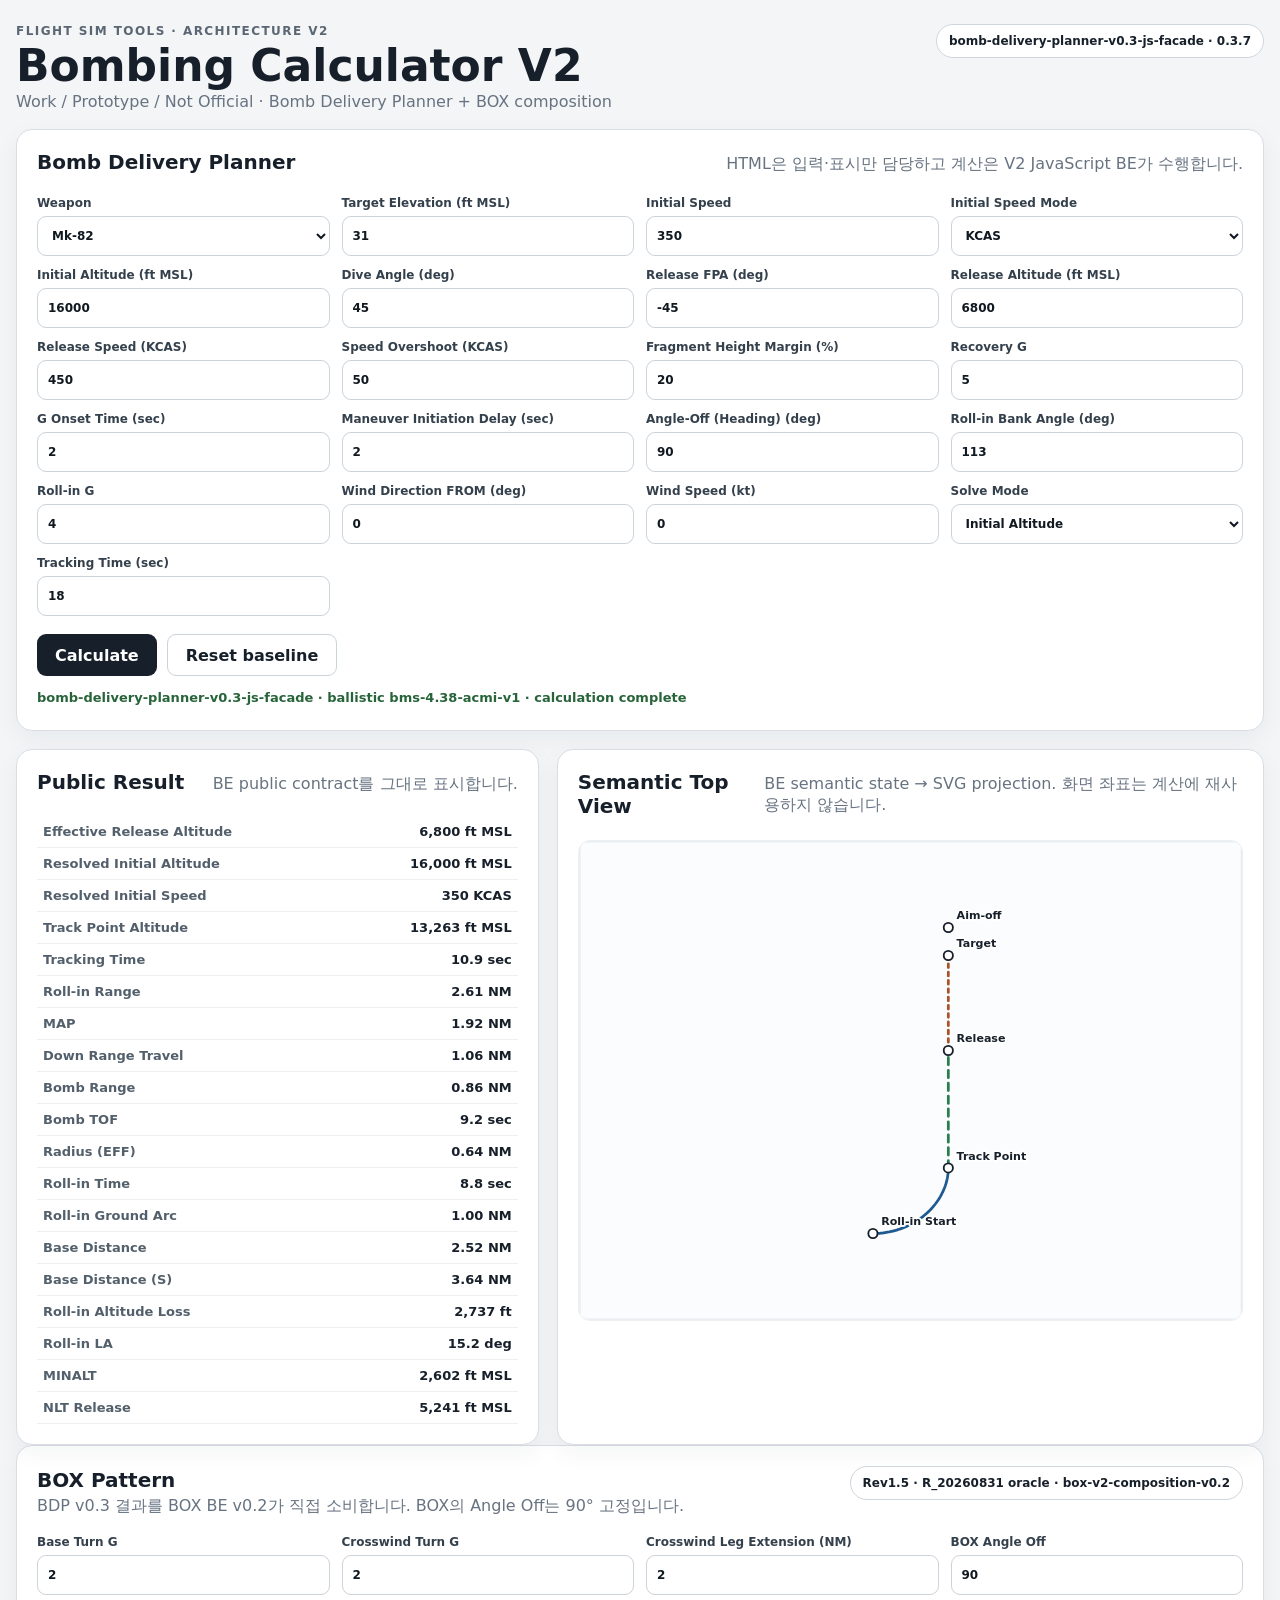
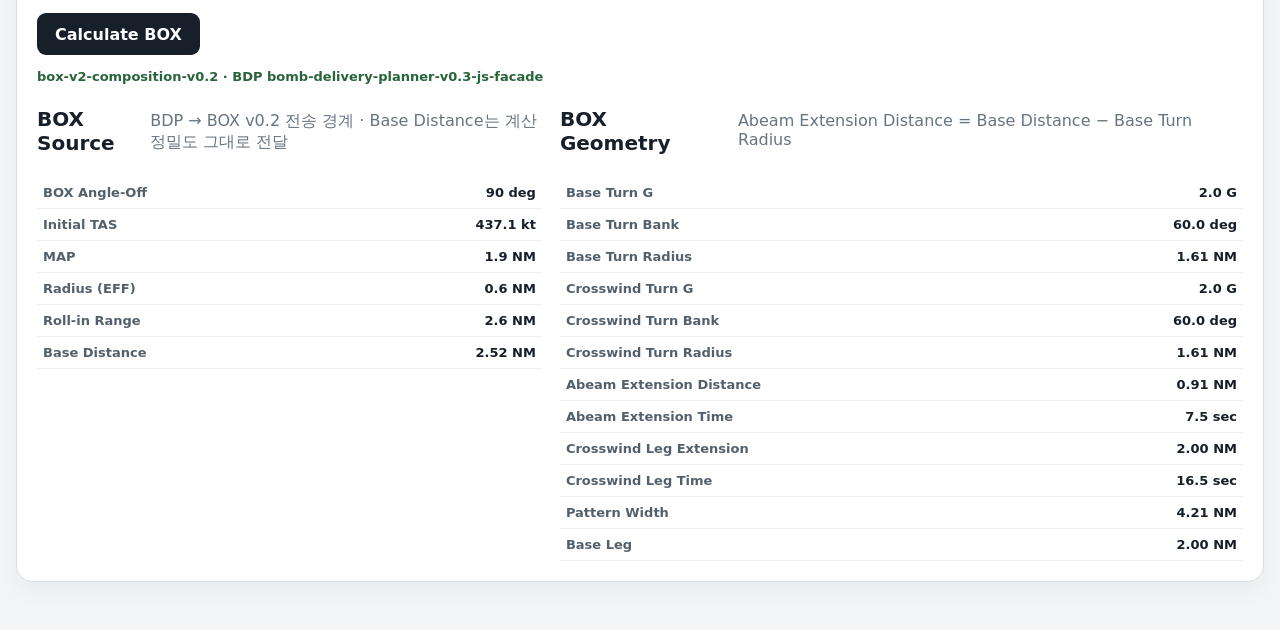
==== apps/bombing-calculator-v2/index.html @ fdc31714 "Deploy box preview from f0bba8a" ====
<!doctype html>
<html lang="ko">
<head>
  <meta charset="utf-8">
  <meta name="viewport" content="width=device-width, initial-scale=1">
  <title>Bombing Calculator V2 — Work</title>
  <link rel="stylesheet" href="./styles.css">
</head>
<body>
  <main class="app-shell">
    <header class="hero">
      <div>
        <p class="eyebrow">Flight Sim Tools · Architecture V2</p>
        <h1>Bombing Calculator V2</h1>
        <p class="subhead">Work / Prototype / Not Official · Bomb Delivery Planner + BOX composition</p>
      </div>
      <div id="modelBadge" class="badge">Loading model…</div>
    </header>

    <section class="panel">
      <div class="section-heading">
        <h2>Bomb Delivery Planner</h2>
        <p>HTML은 입력·표시만 담당하고 계산은 V2 JavaScript BE가 수행합니다.</p>
      </div>

      <form id="plannerForm" class="form-grid" novalidate>
        <label>Weapon
          <select name="weaponId">
            <option value="M82" selected>Mk-82</option>
            <option value="M83">Mk-83</option>
            <option value="M84">Mk-84</option>
          </select>
        </label>

        <label>Target Elevation (ft MSL)
          <input name="targetElevationMslFt" type="number" value="31" step="1">
        </label>

        <label>Initial Speed
          <input name="initialSpeedValue" type="number" value="350" step="1">
        </label>

        <label>Initial Speed Mode
          <select name="initialSpeedMode">
            <option value="CAS" selected>KCAS</option>
            <option value="MACH">Mach</option>
          </select>
        </label>

        <label>Initial Altitude (ft MSL)
          <input name="initialAltitudeMslFt" type="number" value="16000" step="10">
        </label>

        <label>Dive Angle (deg)
          <input name="diveAngleDeg" type="number" value="45" min="0" max="89.9" step="0.1">
        </label>

        <label>Release FPA (deg)
          <input name="releaseFpaDeg" type="number" value="-45" max="0" step="0.1">
        </label>

        <label>Release Altitude (ft MSL)
          <input name="releaseAltitudeMslFt" type="number" value="6800" step="10">
        </label>

        <label>Release Speed (KCAS)
          <input name="releaseSpeedKcas" type="number" value="450" step="1">
        </label>

        <label>Speed Overshoot (KCAS)
          <input name="speedOvershootKcas" type="number" value="50" step="1">
        </label>

        <label>Fragment Height Margin (%)<input name="fragmentHeightMarginPercent" type="number" value="20" min="0" step="1"></label>
        <label>Recovery G
          <input name="recoveryG" type="number" value="5" min="1.01" max="9" step="0.1">
        </label>

        <label>G Onset Time (sec)
          <input name="gOnsetTimeSec" type="number" value="2" min="0.1" step="0.1">
        </label>

        <label>Maneuver Initiation Delay (sec)
          <input name="maneuverInitiationDelaySec" type="number" value="2" min="0" step="0.1">
        </label>

        <label>Angle-Off (Heading) (deg)
          <input name="angleOffDeg" type="number" value="90" min="0.1" max="179.9" step="0.1">
        </label>

        <label>Roll-in Bank Angle (deg)
          <input name="rollInBankAngleDeg" type="number" value="113" min="0.1" max="179.9" step="0.1">
        </label>

        <label>Roll-in G
          <input name="rollInG" type="number" value="4" min="1.01" max="9" step="0.1">
        </label>

        <label>Wind Direction FROM (deg)
          <input name="windDirectionDeg" type="number" value="0" step="1">
        </label>

        <label>Wind Speed (kt)
          <input name="windSpeedKt" type="number" value="0" min="0" step="1">
        </label>

        <label>Solve Mode
          <select name="solveMode">
            <option value="height" selected>Initial Altitude</option>
            <option value="time">Tracking Time</option>
          </select>
        </label>

        <label>Tracking Time (sec)
          <input name="trackingTimeSec" type="number" value="18" min="0" step="1">
        </label>

        <div class="form-actions">
          <button type="submit">Calculate</button>
          <button type="button" id="resetButton" class="secondary">Reset baseline</button>
        </div>
      </form>

      <div id="status" class="status" role="status" aria-live="polite"></div>
    </section>

    <section class="workspace-grid">
      <article class="panel">
        <div class="section-heading">
          <h2>Public Result</h2>
          <p>BE public contract를 그대로 표시합니다.</p>
        </div>
        <table class="result-table">
          <tbody id="resultBody"></tbody>
        </table>
      </article>

      <article class="panel">
        <div class="section-heading">
          <h2>Semantic Top View</h2>
          <p>BE semantic state → SVG projection. 화면 좌표는 계산에 재사용하지 않습니다.</p>
        </div>
        <svg id="topView" viewBox="0 0 720 520" aria-label="Bomb delivery semantic top view"></svg>
      </article>
    </section>

    <section class="panel box-panel">
      <div class="section-heading">
        <div>
          <h2>BOX Pattern</h2>
          <p>BDP v0.3 결과를 BOX BE v0.2가 직접 소비합니다. BOX의 Angle Off는 90° 고정입니다.</p>
        </div>
        <div id="boxModelBadge" class="badge">Loading BOX…</div>
      </div>

      <form id="boxForm" class="form-grid" novalidate>
        <label>Base Turn G
          <input name="baseTurnG" type="number" value="2" min="1.01" max="9" step="0.1">
        </label>

        <label>Crosswind Turn G
          <input name="crossTurnG" type="number" value="2" min="1.01" max="9" step="0.1">
        </label>

        <label>Crosswind Leg Extension (NM)
          <input name="crossLegExtensionNm" type="number" value="2" min="0" step="0.1">
        </label>

        <label>BOX Angle Off
          <input value="90" type="number" disabled aria-label="BOX fixed Angle Off 90 degrees">
        </label>

        <div class="form-actions">
          <button type="submit">Calculate BOX</button>
        </div>
      </form>

      <div id="boxStatus" class="status" role="status" aria-live="polite"></div>

      <div class="workspace-grid box-results-grid">
        <article>
          <div class="section-heading">
            <h2>BOX Source</h2>
            <p>BDP → BOX v0.2 전송 경계 · Base Distance는 계산 정밀도 그대로 전달</p>
          </div>
          <table class="result-table">
            <tbody id="boxSourceBody"></tbody>
          </table>
        </article>

        <article>
          <div class="section-heading">
            <h2>BOX Geometry</h2>
            <p>Abeam Extension Distance = Base Distance − Base Turn Radius</p>
          </div>
          <table class="result-table">
            <tbody id="boxResultBody"></tbody>
          </table>
        </article>
      </div>
    </section>
  </main>

  <script type="module" src="./app.mjs"></script>
</body>
</html>
---- apps/bombing-calculator-v2/styles.css ----
:root {
  color-scheme: light;
  font-family: Inter, ui-sans-serif, system-ui, -apple-system, BlinkMacSystemFont, "Segoe UI", sans-serif;
  background: #f3f5f7;
  color: #17202a;
}

* { box-sizing: border-box; }

body {
  margin: 0;
  background: #f3f5f7;
}

button,
input,
select { font: inherit; }

.app-shell {
  width: min(1500px, calc(100% - 32px));
  margin: 24px auto 48px;
}

.hero {
  display: flex;
  align-items: flex-start;
  justify-content: space-between;
  gap: 24px;
  margin-bottom: 18px;
}

.eyebrow {
  margin: 0 0 6px;
  font-size: 12px;
  font-weight: 800;
  letter-spacing: .12em;
  text-transform: uppercase;
  color: #5b6673;
}

h1,
h2,
p { margin-top: 0; }

h1 {
  margin-bottom: 4px;
  font-size: clamp(28px, 4vw, 44px);
  line-height: 1;
}

h2 {
  margin-bottom: 4px;
  font-size: 20px;
}

.subhead,
.section-heading p {
  margin-bottom: 0;
  color: #677381;
}

.badge {
  padding: 9px 12px;
  border: 1px solid #cfd6dd;
  border-radius: 999px;
  background: #fff;
  font-size: 12px;
  font-weight: 700;
  white-space: nowrap;
}

.panel {
  border: 1px solid #d9dee4;
  border-radius: 16px;
  background: #fff;
  box-shadow: 0 8px 24px rgba(22, 32, 42, .05);
  padding: 20px;
}

.section-heading {
  display: flex;
  align-items: baseline;
  justify-content: space-between;
  gap: 16px;
  margin-bottom: 18px;
}

.form-grid {
  display: grid;
  grid-template-columns: repeat(4, minmax(0, 1fr));
  gap: 12px;
}

label {
  display: grid;
  gap: 6px;
  color: #34404c;
  font-size: 12px;
  font-weight: 700;
}

input,
select {
  width: 100%;
  min-height: 40px;
  border: 1px solid #cbd3db;
  border-radius: 9px;
  background: #fff;
  color: #101820;
  padding: 8px 10px;
}

input:focus,
select:focus,
button:focus-visible {
  outline: 3px solid rgba(46, 111, 196, .18);
  outline-offset: 1px;
  border-color: #2e6fc4;
}

.form-actions {
  grid-column: 1 / -1;
  display: flex;
  gap: 10px;
  padding-top: 6px;
}

button {
  min-height: 42px;
  border: 0;
  border-radius: 9px;
  background: #17202a;
  color: #fff;
  padding: 0 18px;
  font-weight: 800;
  cursor: pointer;
}

button.secondary {
  border: 1px solid #cbd3db;
  background: #fff;
  color: #17202a;
}

.status {
  min-height: 20px;
  margin-top: 14px;
  font-size: 13px;
  font-weight: 700;
  color: #28643a;
}

.status[data-kind="error"] { color: #a32a2a; }

.workspace-grid {
  display: grid;
  grid-template-columns: minmax(420px, .85fr) minmax(0, 1.15fr);
  gap: 18px;
  margin-top: 18px;
}

.result-table {
  width: 100%;
  border-collapse: collapse;
  font-size: 13px;
}

.result-table th,
.result-table td {
  border-bottom: 1px solid #edf0f2;
  padding: 8px 6px;
}

.result-table th {
  text-align: left;
  font-weight: 650;
  color: #53606c;
}

.result-table td {
  text-align: right;
  font-variant-numeric: tabular-nums;
  font-weight: 800;
}

#topView {
  width: 100%;
  min-height: 480px;
  border: 1px solid #edf0f2;
  border-radius: 12px;
  background: #fbfcfd;
}

.plot-frame {
  fill: transparent;
  stroke: #dfe4e9;
  stroke-width: 1;
}

.path-rollin,
.path-tracking,
.path-bomb {
  stroke-width: 3;
  stroke-linecap: round;
  stroke-linejoin: round;
}

.path-rollin { stroke: #1e5a91; }
.path-tracking { stroke: #2a7d4f; stroke-dasharray: 8 6; }
.path-bomb { stroke: #aa5229; stroke-dasharray: 4 5; }

.station circle {
  fill: #fff;
  stroke: #17202a;
  stroke-width: 2;
}

.station text {
  fill: #17202a;
  font-size: 12px;
  font-weight: 800;
  paint-order: stroke;
  stroke: #fff;
  stroke-width: 4px;
  stroke-linejoin: round;
}

@media (max-width: 1100px) {
  .form-grid { grid-template-columns: repeat(2, minmax(0, 1fr)); }
  .workspace-grid { grid-template-columns: 1fr; }
}

@media (max-width: 640px) {
  .app-shell { width: min(100% - 18px, 1500px); margin-top: 12px; }
  .hero,
  .section-heading { display: block; }
  .badge { display: inline-block; margin-top: 12px; white-space: normal; }
  .form-grid { grid-template-columns: 1fr; }
  .form-actions { flex-direction: column; }
  .panel { padding: 14px; border-radius: 12px; }
  #topView { min-height: 360px; }
}
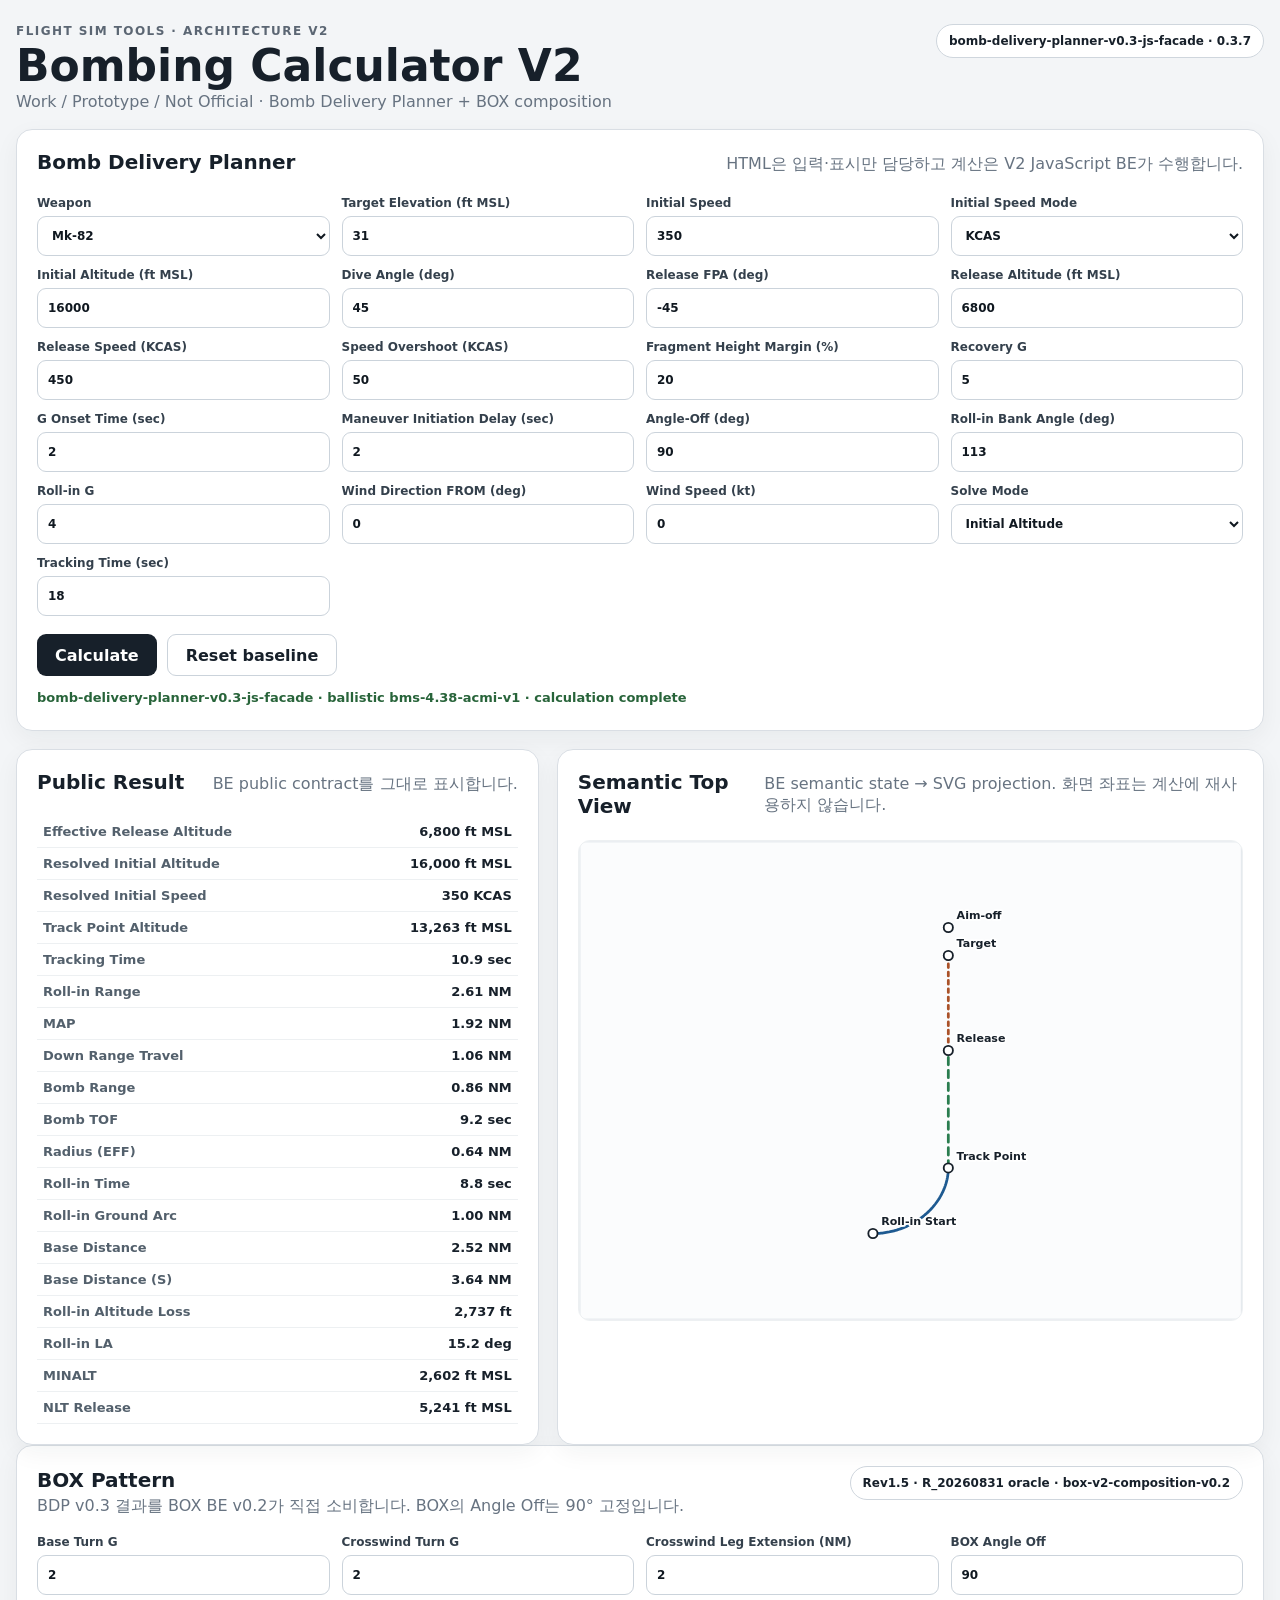
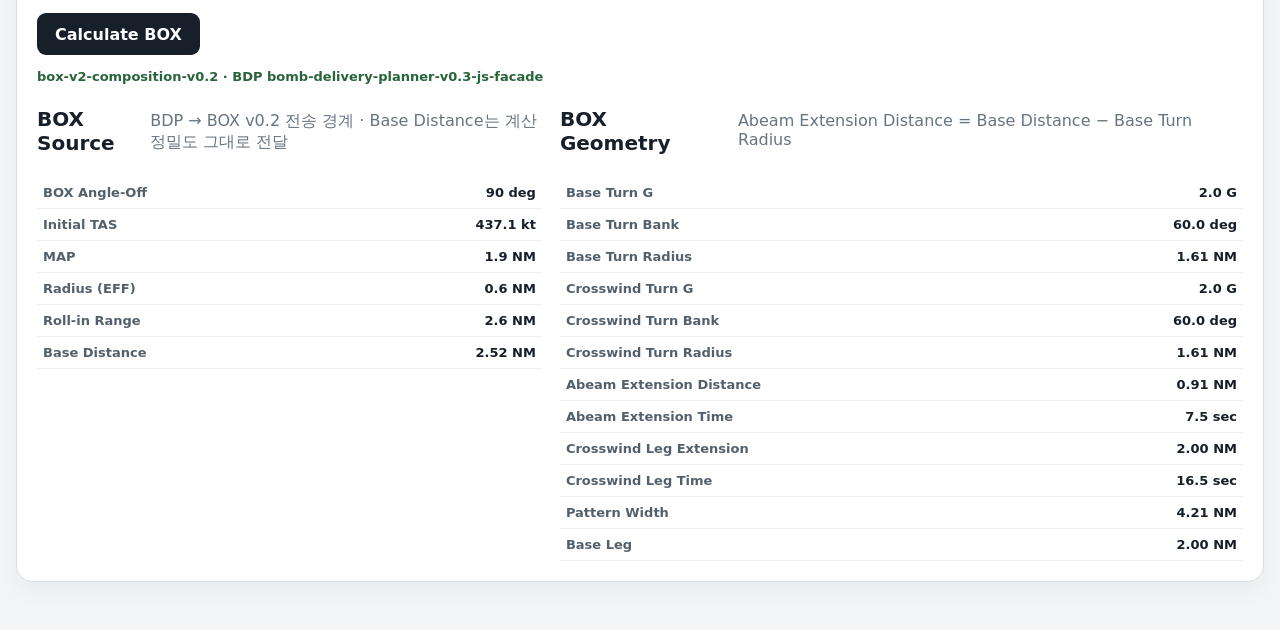
==== commit 3af7bbf6: "Deploy box preview from 69c5c0c" ====
--- a/apps/bombing-calculator-v2/index.html
+++ b/apps/bombing-calculator-v2/index.html
@@ -84,7 +84,7 @@
           <input name="maneuverInitiationDelaySec" type="number" value="2" min="0" step="0.1">
         </label>
 
-        <label>Angle-Off (Heading) (deg)
+        <label>Angle-Off (deg)
           <input name="angleOffDeg" type="number" value="90" min="0.1" max="179.9" step="0.1">
         </label>
 
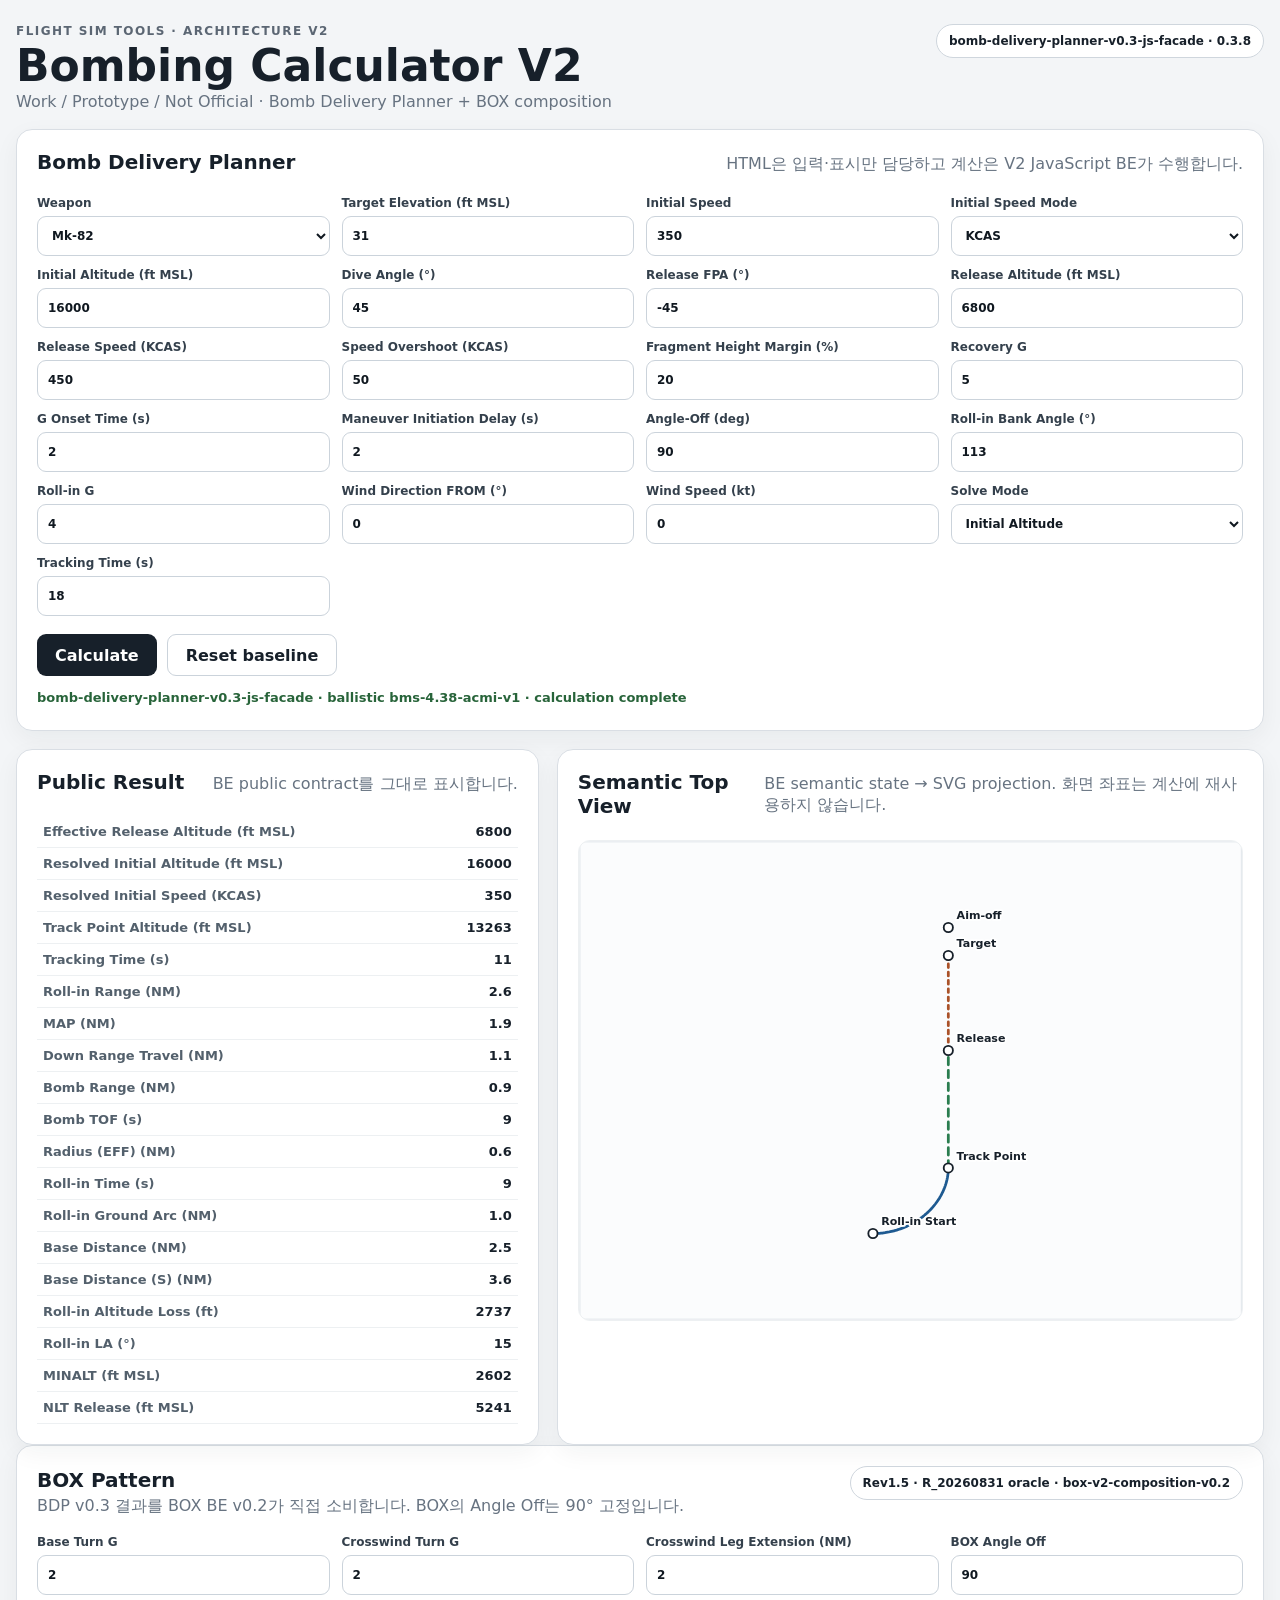
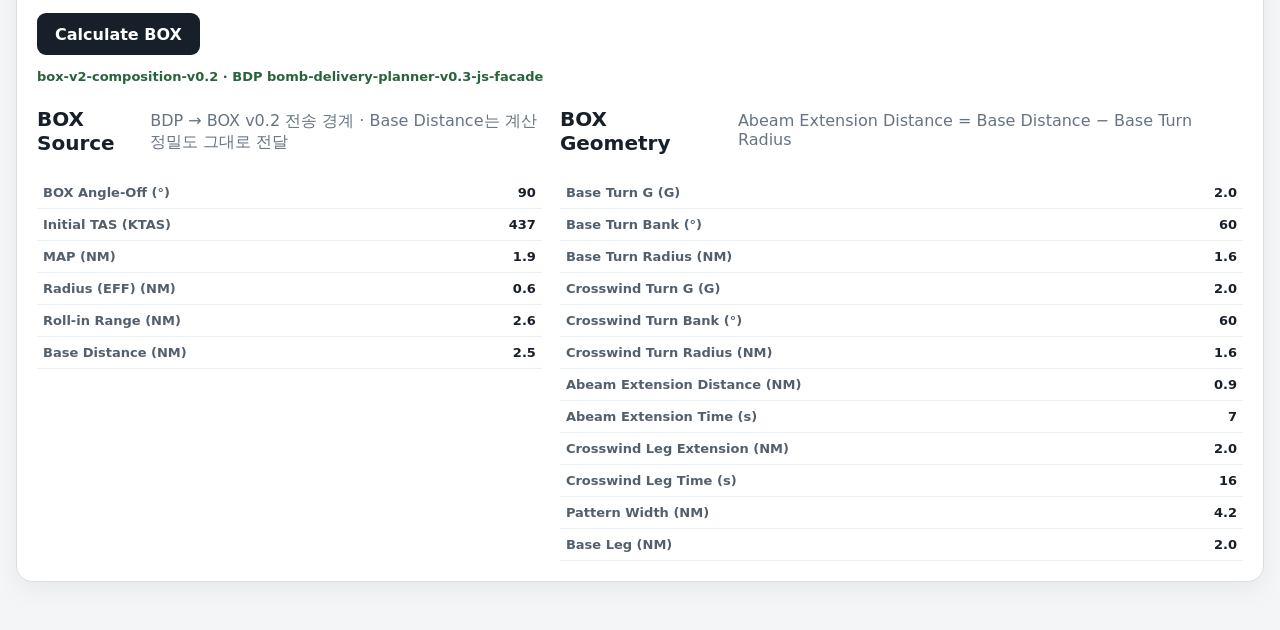
==== commit a6224285: "Deploy box preview from f521568" ====
--- a/apps/bombing-calculator-v2/index.html
+++ b/apps/bombing-calculator-v2/index.html
@@ -51,11 +51,11 @@
           <input name="initialAltitudeMslFt" type="number" value="16000" step="10">
         </label>
 
-        <label>Dive Angle (deg)
+        <label>Dive Angle (°)
           <input name="diveAngleDeg" type="number" value="45" min="0" max="89.9" step="0.1">
         </label>
 
-        <label>Release FPA (deg)
+        <label>Release FPA (°)
           <input name="releaseFpaDeg" type="number" value="-45" max="0" step="0.1">
         </label>
 
@@ -76,11 +76,11 @@
           <input name="recoveryG" type="number" value="5" min="1.01" max="9" step="0.1">
         </label>
 
-        <label>G Onset Time (sec)
+        <label>G Onset Time (s)
           <input name="gOnsetTimeSec" type="number" value="2" min="0.1" step="0.1">
         </label>
 
-        <label>Maneuver Initiation Delay (sec)
+        <label>Maneuver Initiation Delay (s)
           <input name="maneuverInitiationDelaySec" type="number" value="2" min="0" step="0.1">
         </label>
 
@@ -88,7 +88,7 @@
           <input name="angleOffDeg" type="number" value="90" min="0.1" max="179.9" step="0.1">
         </label>
 
-        <label>Roll-in Bank Angle (deg)
+        <label>Roll-in Bank Angle (°)
           <input name="rollInBankAngleDeg" type="number" value="113" min="0.1" max="179.9" step="0.1">
         </label>
 
@@ -96,7 +96,7 @@
           <input name="rollInG" type="number" value="4" min="1.01" max="9" step="0.1">
         </label>
 
-        <label>Wind Direction FROM (deg)
+        <label>Wind Direction FROM (°)
           <input name="windDirectionDeg" type="number" value="0" step="1">
         </label>
 
@@ -111,7 +111,7 @@
           </select>
         </label>
 
-        <label>Tracking Time (sec)
+        <label>Tracking Time (s)
           <input name="trackingTimeSec" type="number" value="18" min="0" step="1">
         </label>
 
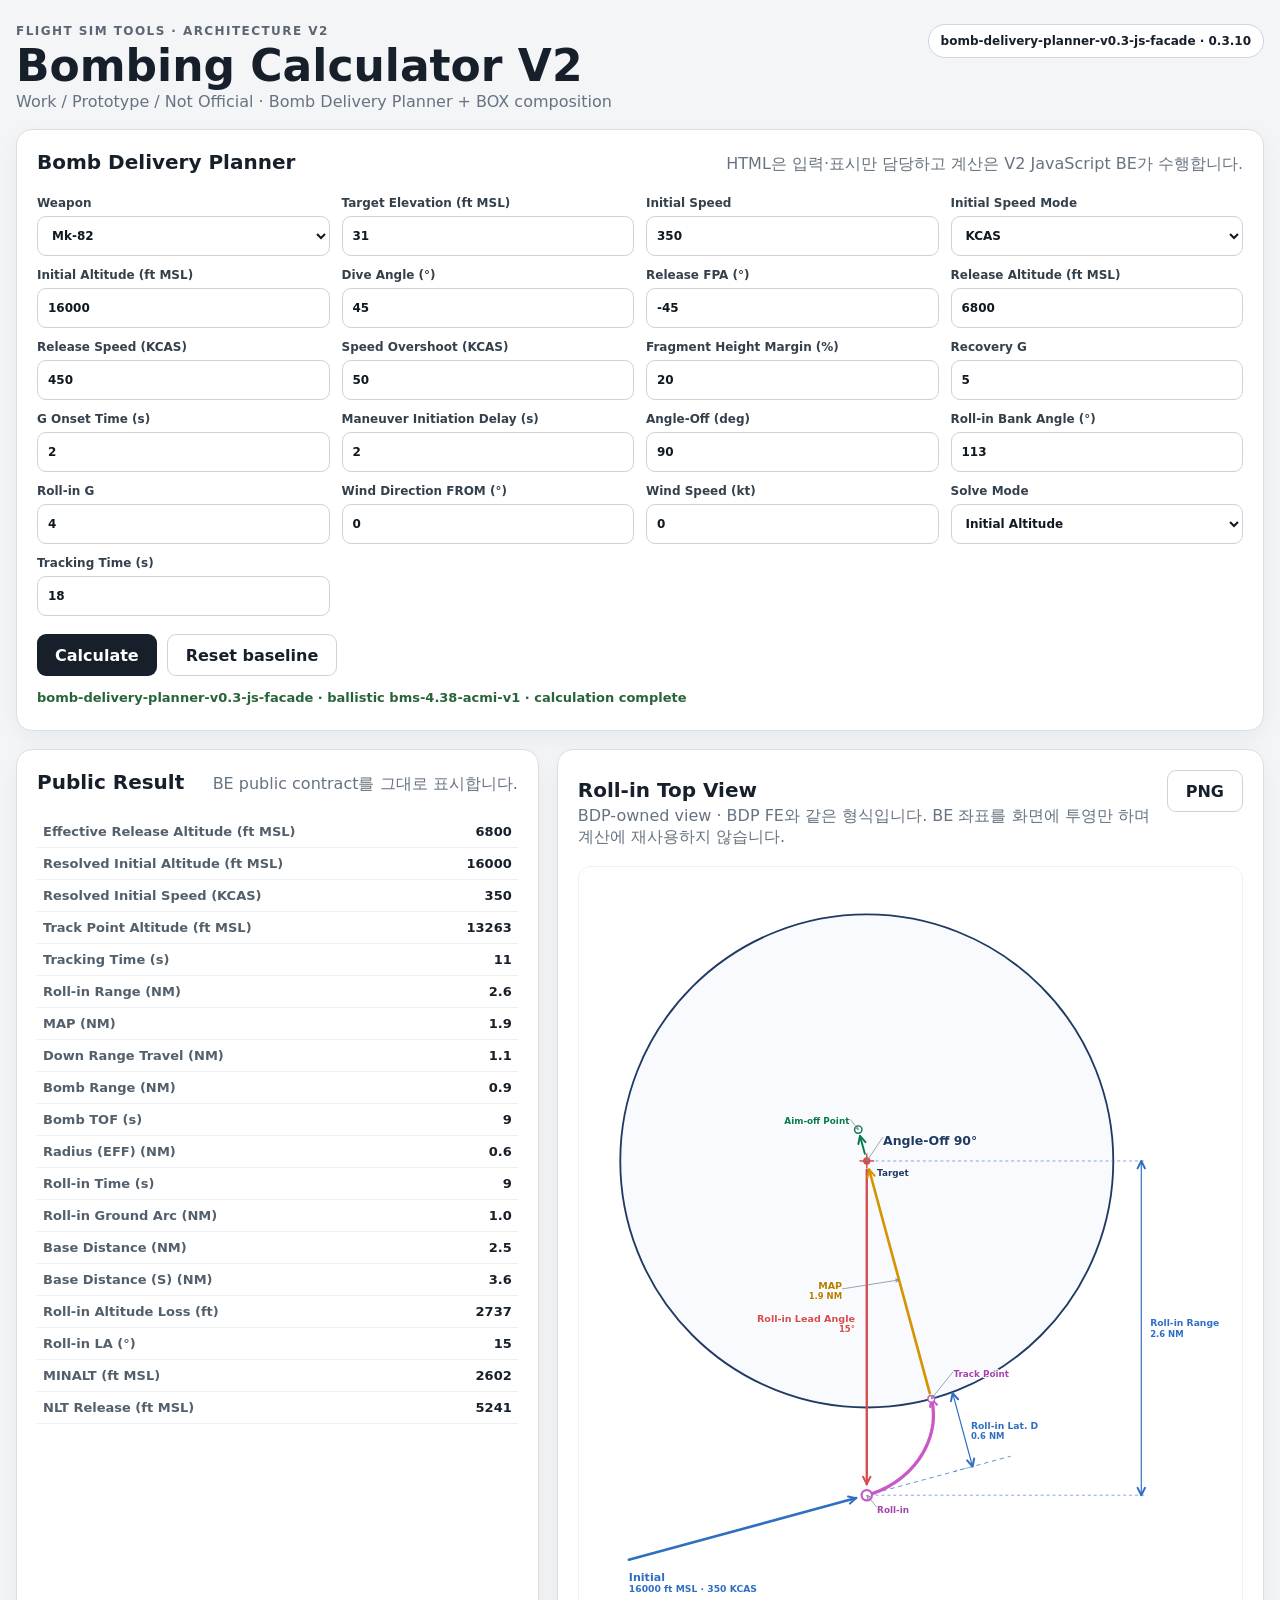
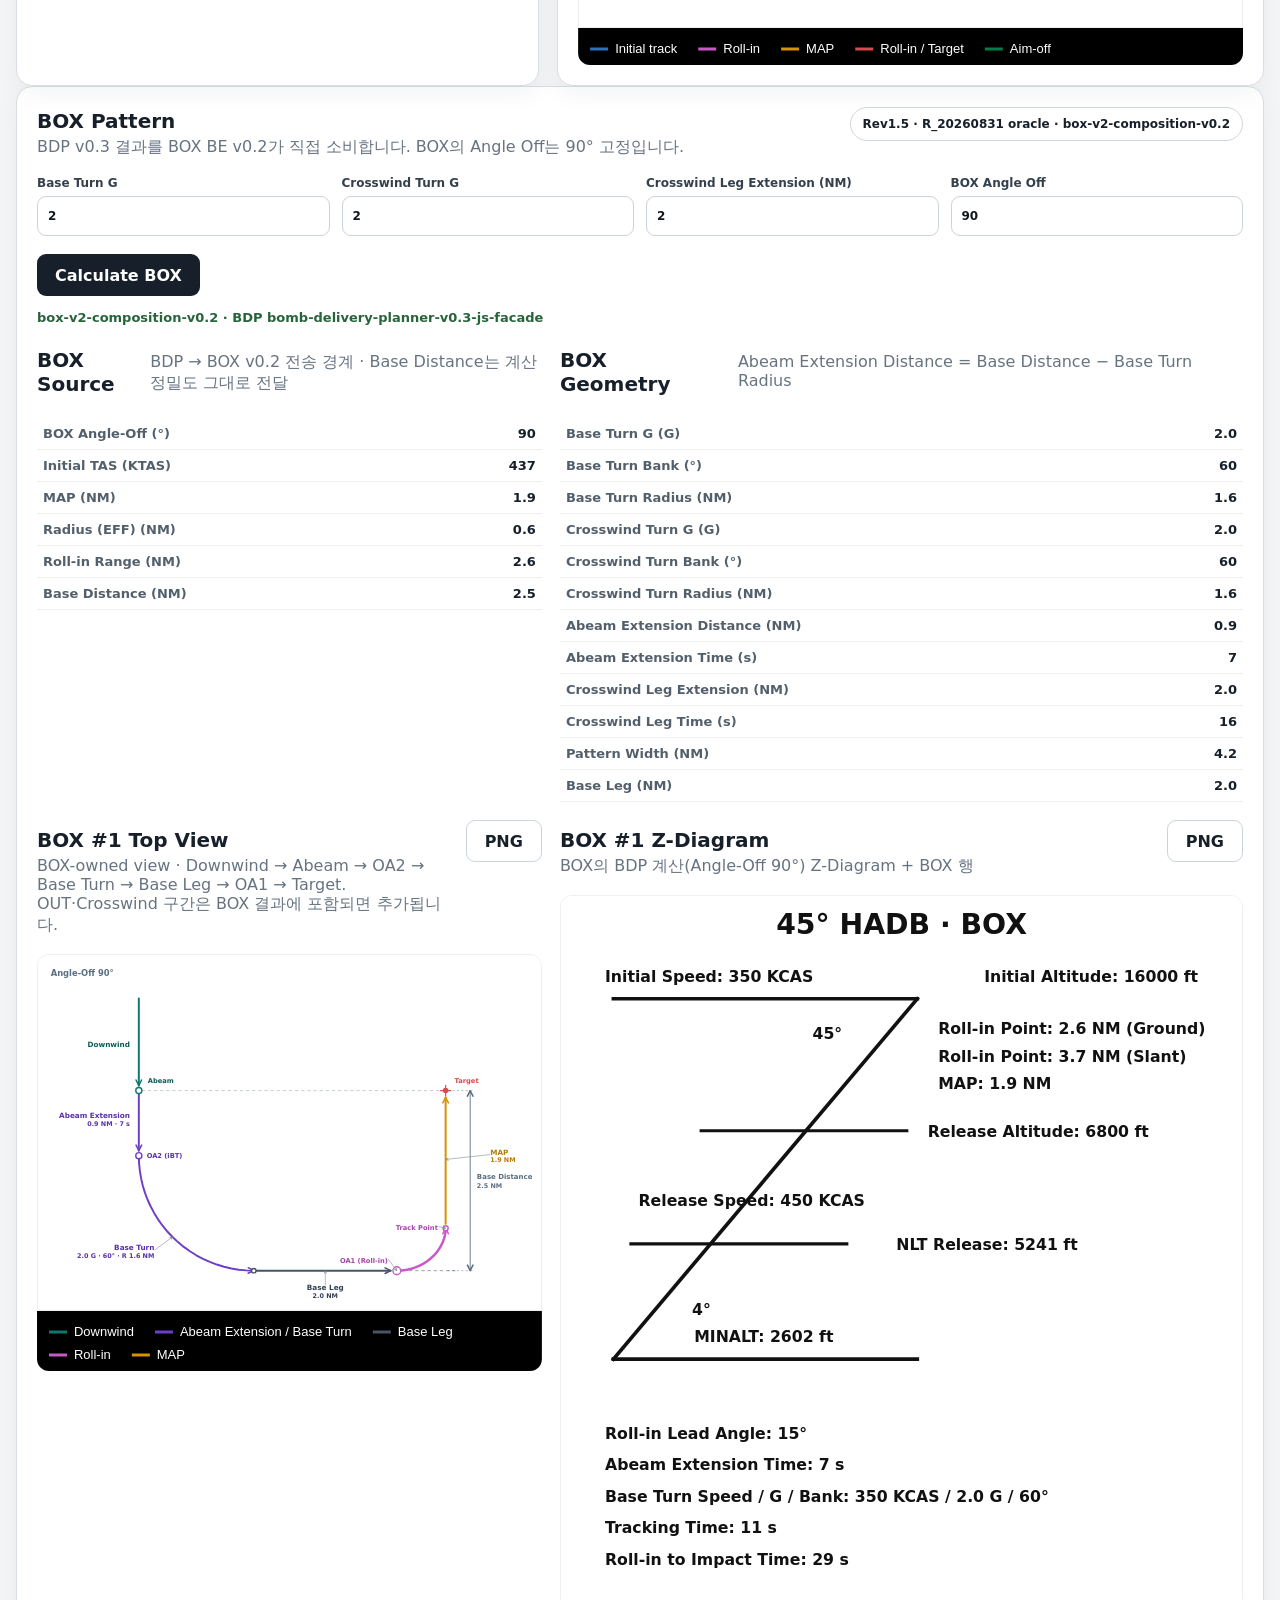
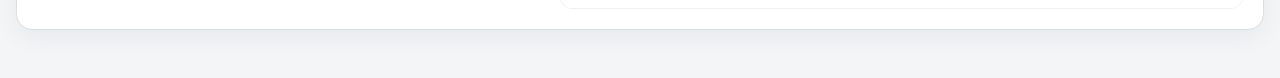
==== commit 832f448a: "Deploy box preview from e29a23e" ====
--- a/apps/bombing-calculator-v2/index.html
+++ b/apps/bombing-calculator-v2/index.html
@@ -137,10 +137,14 @@
 
       <article class="panel">
         <div class="section-heading">
-          <h2>Semantic Top View</h2>
-          <p>BE semantic state → SVG projection. 화면 좌표는 계산에 재사용하지 않습니다.</p>
-        </div>
-        <svg id="topView" viewBox="0 0 720 520" aria-label="Bomb delivery semantic top view"></svg>
+          <div>
+            <h2 id="topViewTitle">Roll-in Top View</h2>
+            <p>BDP-owned view · BDP FE와 같은 형식입니다. BE 좌표를 화면에 투영만 하며 계산에 재사용하지 않습니다.</p>
+          </div>
+          <button type="button" id="topViewPng" class="secondary">PNG</button>
+        </div>
+        <svg id="topView" class="diagram-svg" data-export-legend="topViewLegend" viewBox="0 0 900 700" role="img" aria-label="Roll-in Top View"></svg>
+        <svg id="topViewLegend" class="diagram-legend" role="img" aria-label="Roll-in Top View legend"></svg>
       </article>
     </section>
 
@@ -198,6 +202,31 @@
           </table>
         </article>
       </div>
+
+      <div class="workspace-grid box-results-grid">
+        <article>
+          <div class="section-heading">
+            <div>
+              <h2 id="boxTopViewTitle">BOX #1 Top View</h2>
+              <p>BOX-owned view · Downwind → Abeam → OA2 → Base Turn → Base Leg → OA1 → Target. OUT·Crosswind 구간은 BOX 결과에 포함되면 추가됩니다.</p>
+            </div>
+            <button type="button" id="boxTopViewPng" class="secondary">PNG</button>
+          </div>
+          <svg id="boxTopView" class="diagram-svg" data-export-legend="boxTopViewLegend" viewBox="0 0 900 700" role="img" aria-label="BOX #1 Top View"></svg>
+          <svg id="boxTopViewLegend" class="diagram-legend" role="img" aria-label="BOX #1 Top View legend"></svg>
+        </article>
+
+        <article>
+          <div class="section-heading">
+            <div>
+              <h2 id="boxZTitle">BOX #1 Z-Diagram</h2>
+              <p>BOX의 BDP 계산(Angle-Off 90°) Z-Diagram + BOX 행</p>
+            </div>
+            <button type="button" id="boxZPng" class="secondary">PNG</button>
+          </div>
+          <svg id="boxZ" class="diagram-svg" viewBox="0 0 650 680" role="img" aria-label="BOX #1 Z-Diagram"></svg>
+        </article>
+      </div>
     </section>
   </main>
 
--- a/apps/bombing-calculator-v2/styles.css
+++ b/apps/bombing-calculator-v2/styles.css
@@ -183,46 +183,27 @@
   font-weight: 800;
 }
 
-#topView {
+/* Diagram containers only: every stroke, fill and label inside a view is set by the BE-owned view
+   module (common/diagram/SPEC.md F2). */
+.diagram-svg,
+.diagram-legend {
+  display: block;
   width: 100%;
-  min-height: 480px;
+  height: auto;
+}
+
+.diagram-svg {
   border: 1px solid #edf0f2;
   border-radius: 12px;
-  background: #fbfcfd;
-}
-
-.plot-frame {
-  fill: transparent;
-  stroke: #dfe4e9;
-  stroke-width: 1;
-}
-
-.path-rollin,
-.path-tracking,
-.path-bomb {
-  stroke-width: 3;
-  stroke-linecap: round;
-  stroke-linejoin: round;
-}
-
-.path-rollin { stroke: #1e5a91; }
-.path-tracking { stroke: #2a7d4f; stroke-dasharray: 8 6; }
-.path-bomb { stroke: #aa5229; stroke-dasharray: 4 5; }
-
-.station circle {
-  fill: #fff;
-  stroke: #17202a;
-  stroke-width: 2;
-}
-
-.station text {
-  fill: #17202a;
-  font-size: 12px;
-  font-weight: 800;
-  paint-order: stroke;
-  stroke: #fff;
-  stroke-width: 4px;
-  stroke-linejoin: round;
+  background: #fff;
+}
+
+.diagram-svg:has(+ .diagram-legend) {
+  border-radius: 12px 12px 0 0;
+}
+
+.diagram-legend {
+  border-radius: 0 0 12px 12px;
 }
 
 @media (max-width: 1100px) {
@@ -238,5 +219,4 @@
   .form-grid { grid-template-columns: 1fr; }
   .form-actions { flex-direction: column; }
   .panel { padding: 14px; border-radius: 12px; }
-  #topView { min-height: 360px; }
-}
+}
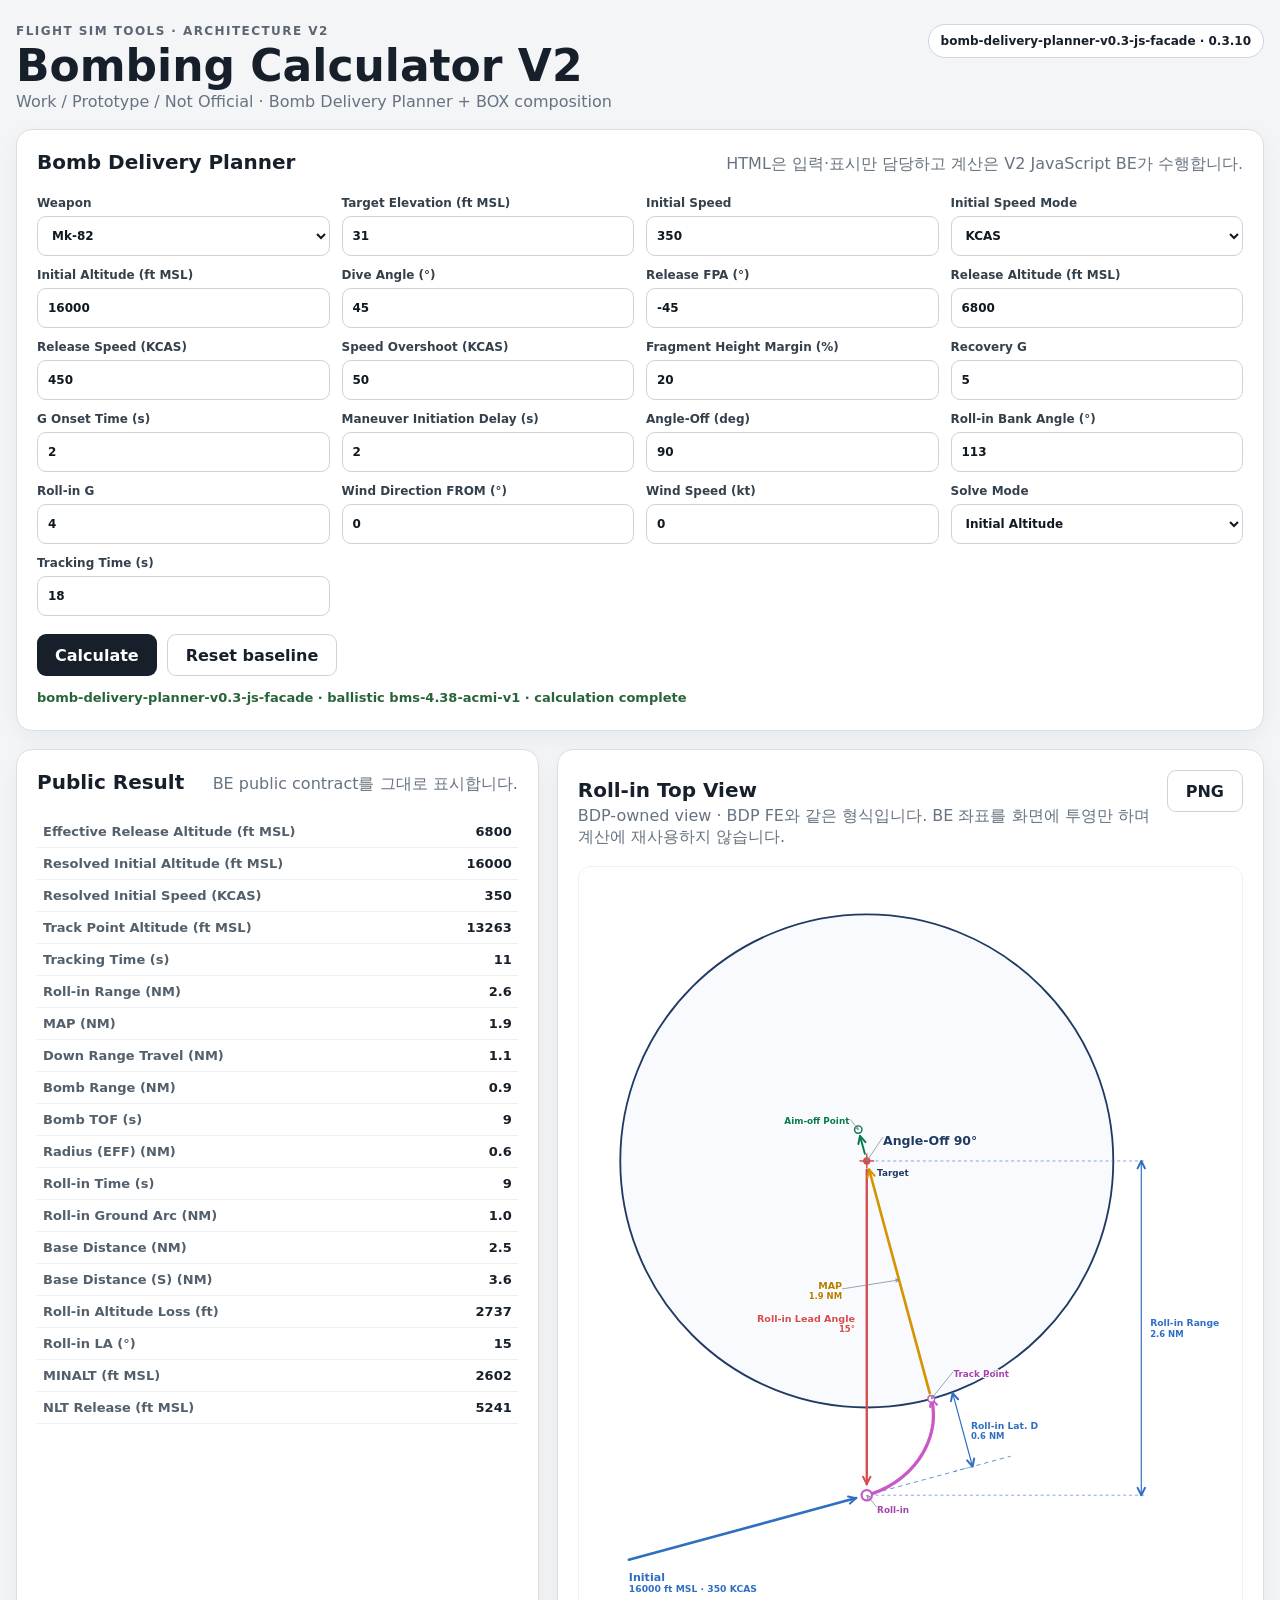
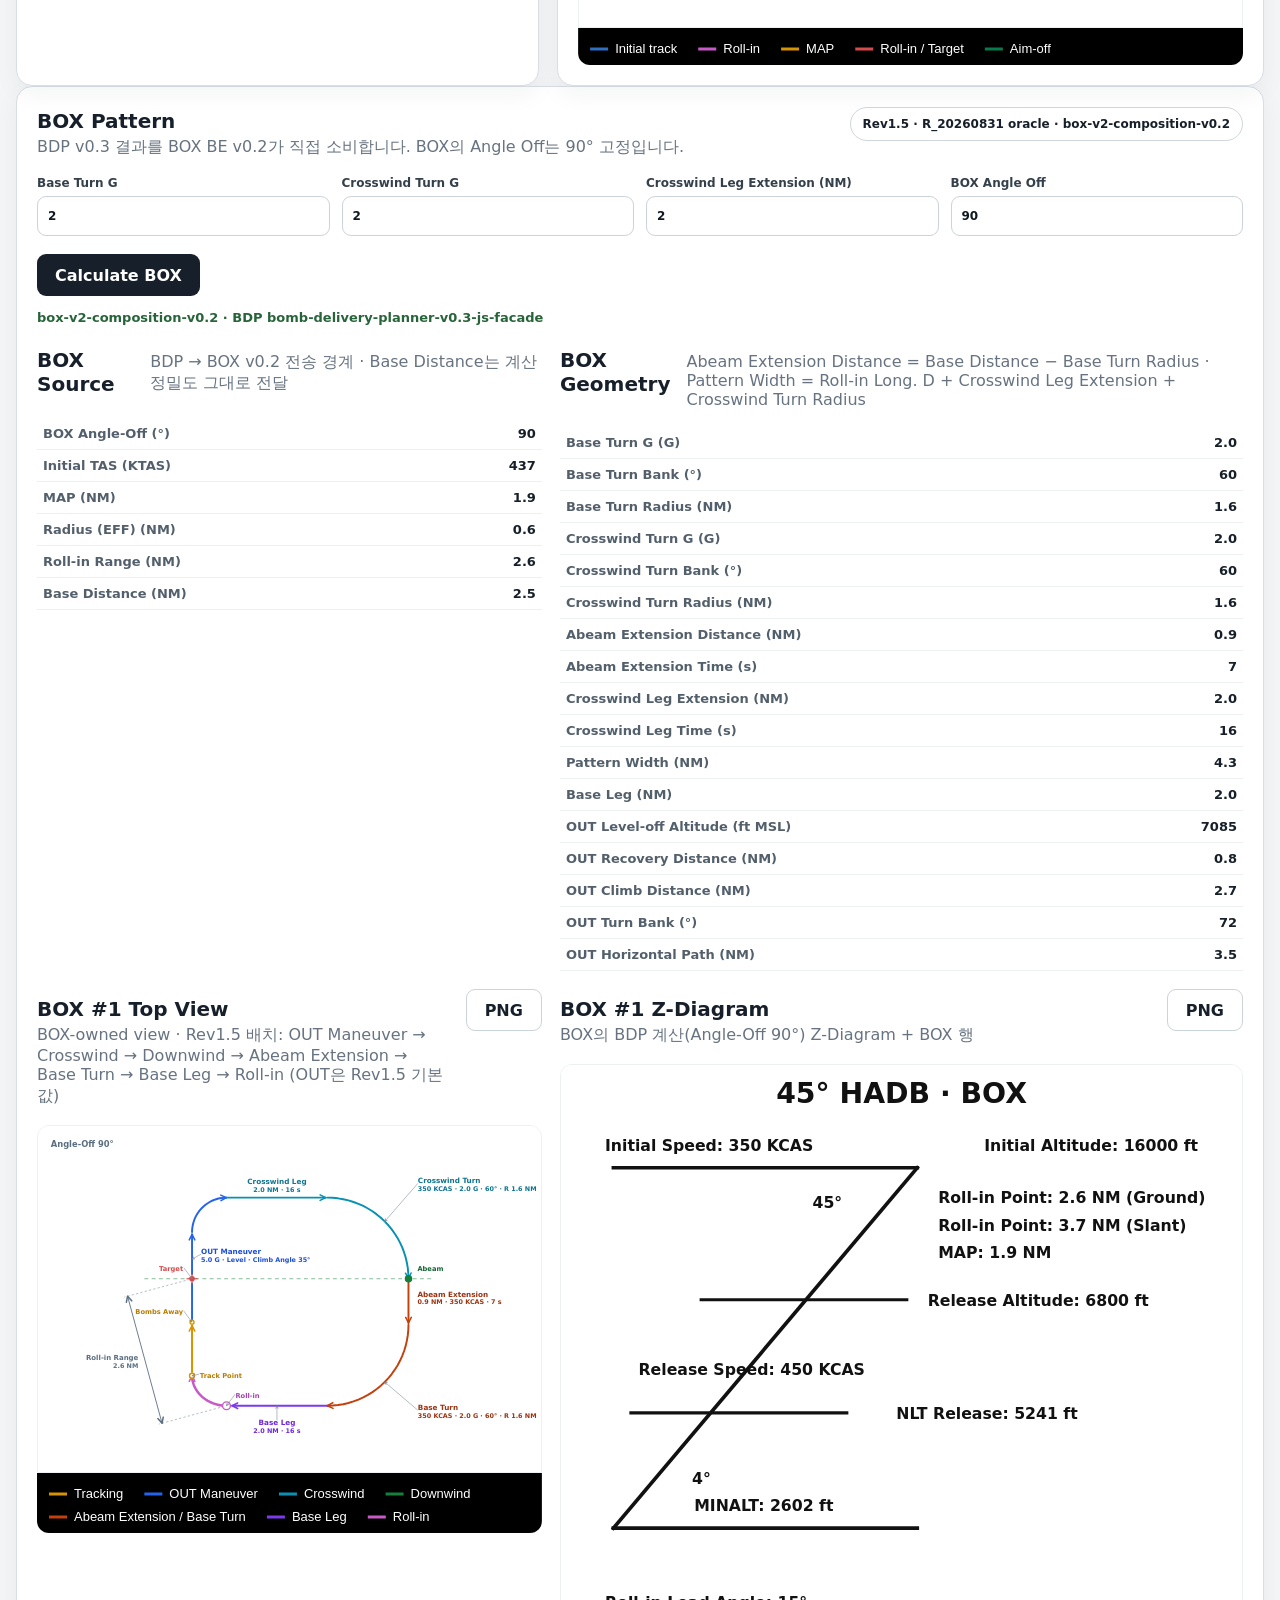
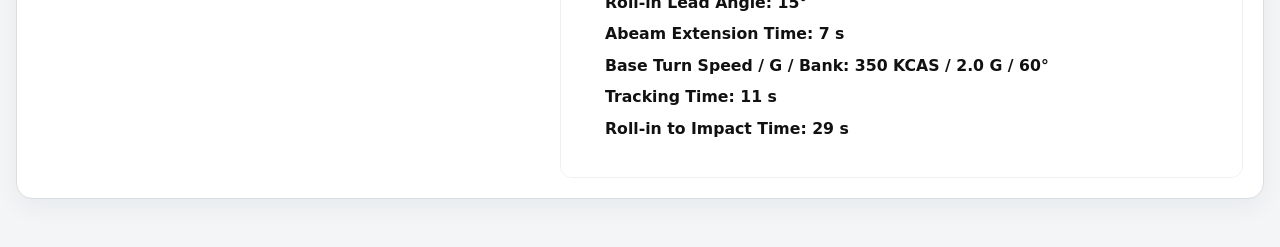
==== commit cad48f6e: "Deploy box preview from 8acec7e" ====
--- a/apps/bombing-calculator-v2/index.html
+++ b/apps/bombing-calculator-v2/index.html
@@ -195,7 +195,7 @@
         <article>
           <div class="section-heading">
             <h2>BOX Geometry</h2>
-            <p>Abeam Extension Distance = Base Distance − Base Turn Radius</p>
+            <p>Abeam Extension Distance = Base Distance − Base Turn Radius · Pattern Width = Roll-in Long. D + Crosswind Leg Extension + Crosswind Turn Radius</p>
           </div>
           <table class="result-table">
             <tbody id="boxResultBody"></tbody>
@@ -208,7 +208,7 @@
           <div class="section-heading">
             <div>
               <h2 id="boxTopViewTitle">BOX #1 Top View</h2>
-              <p>BOX-owned view · Downwind → Abeam → OA2 → Base Turn → Base Leg → OA1 → Target. OUT·Crosswind 구간은 BOX 결과에 포함되면 추가됩니다.</p>
+              <p>BOX-owned view · Rev1.5 배치: OUT Maneuver → Crosswind → Downwind → Abeam Extension → Base Turn → Base Leg → Roll-in (OUT은 Rev1.5 기본값)</p>
             </div>
             <button type="button" id="boxTopViewPng" class="secondary">PNG</button>
           </div>
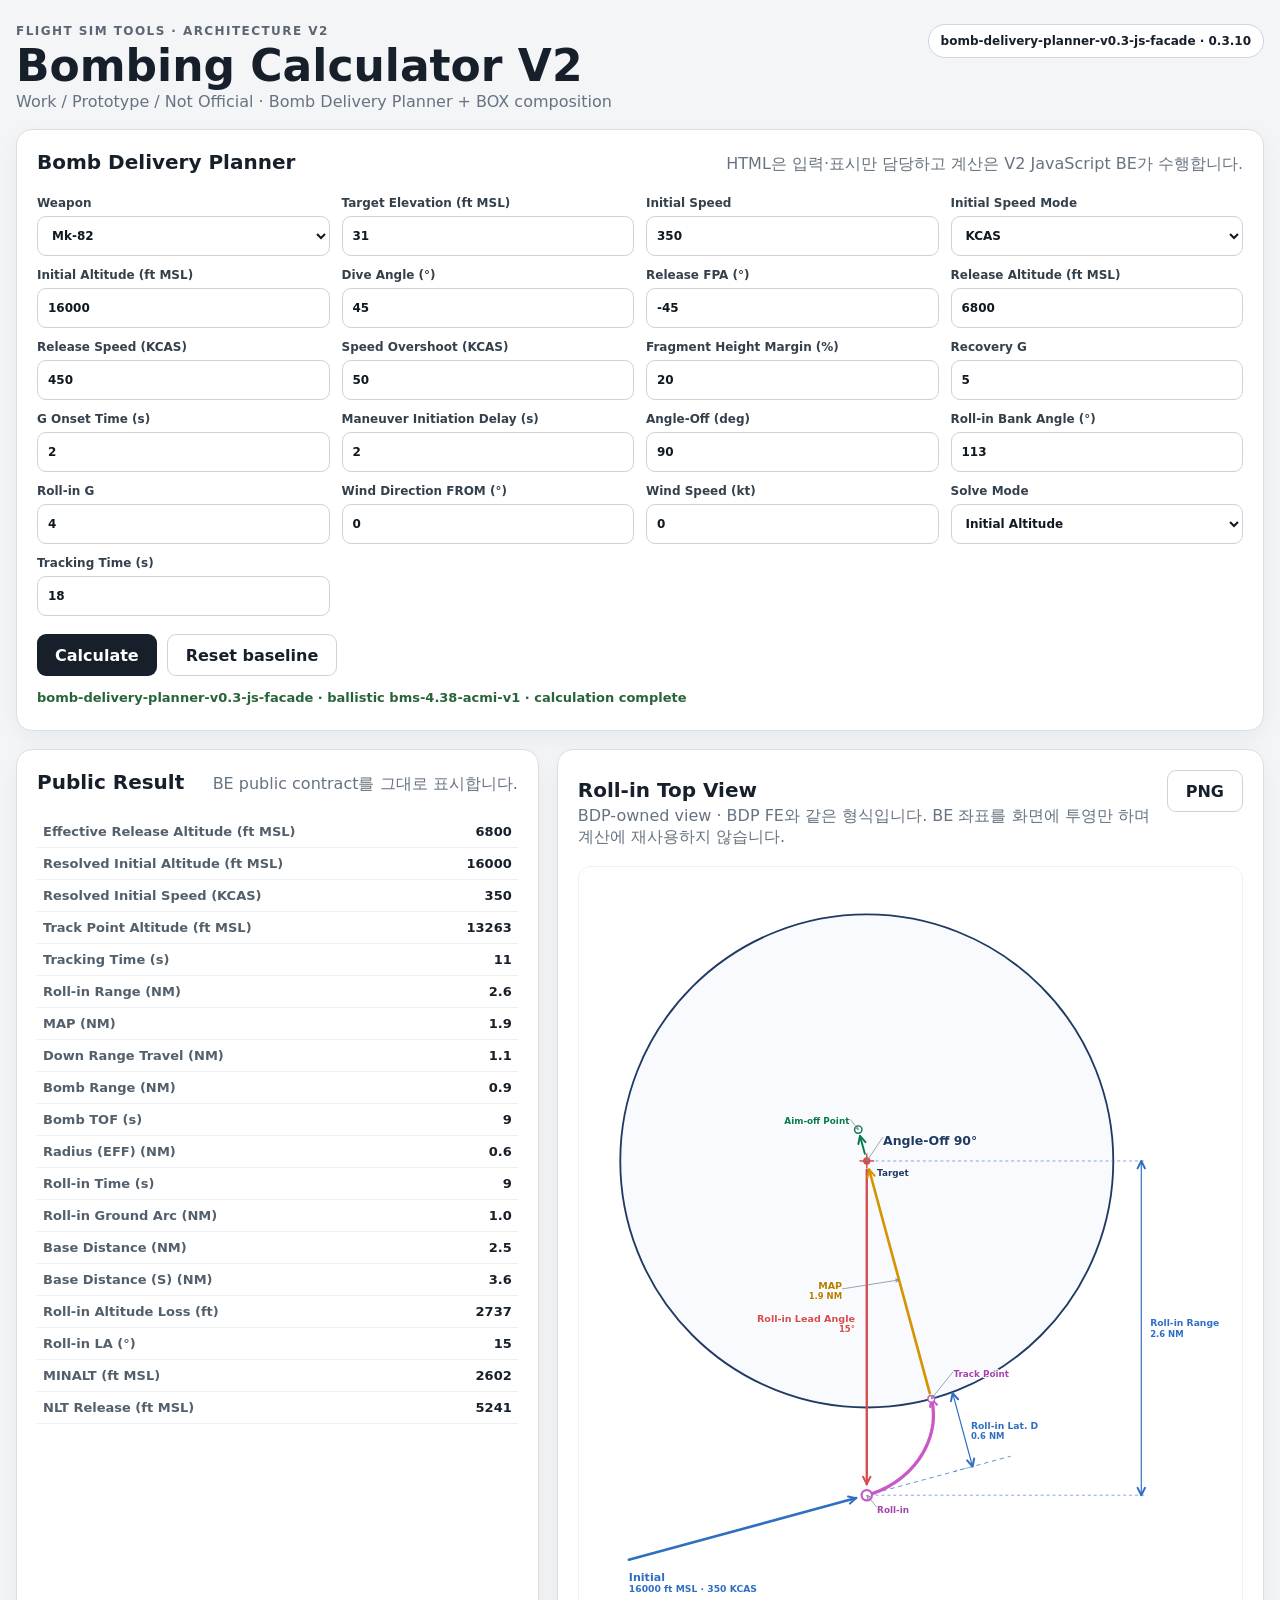
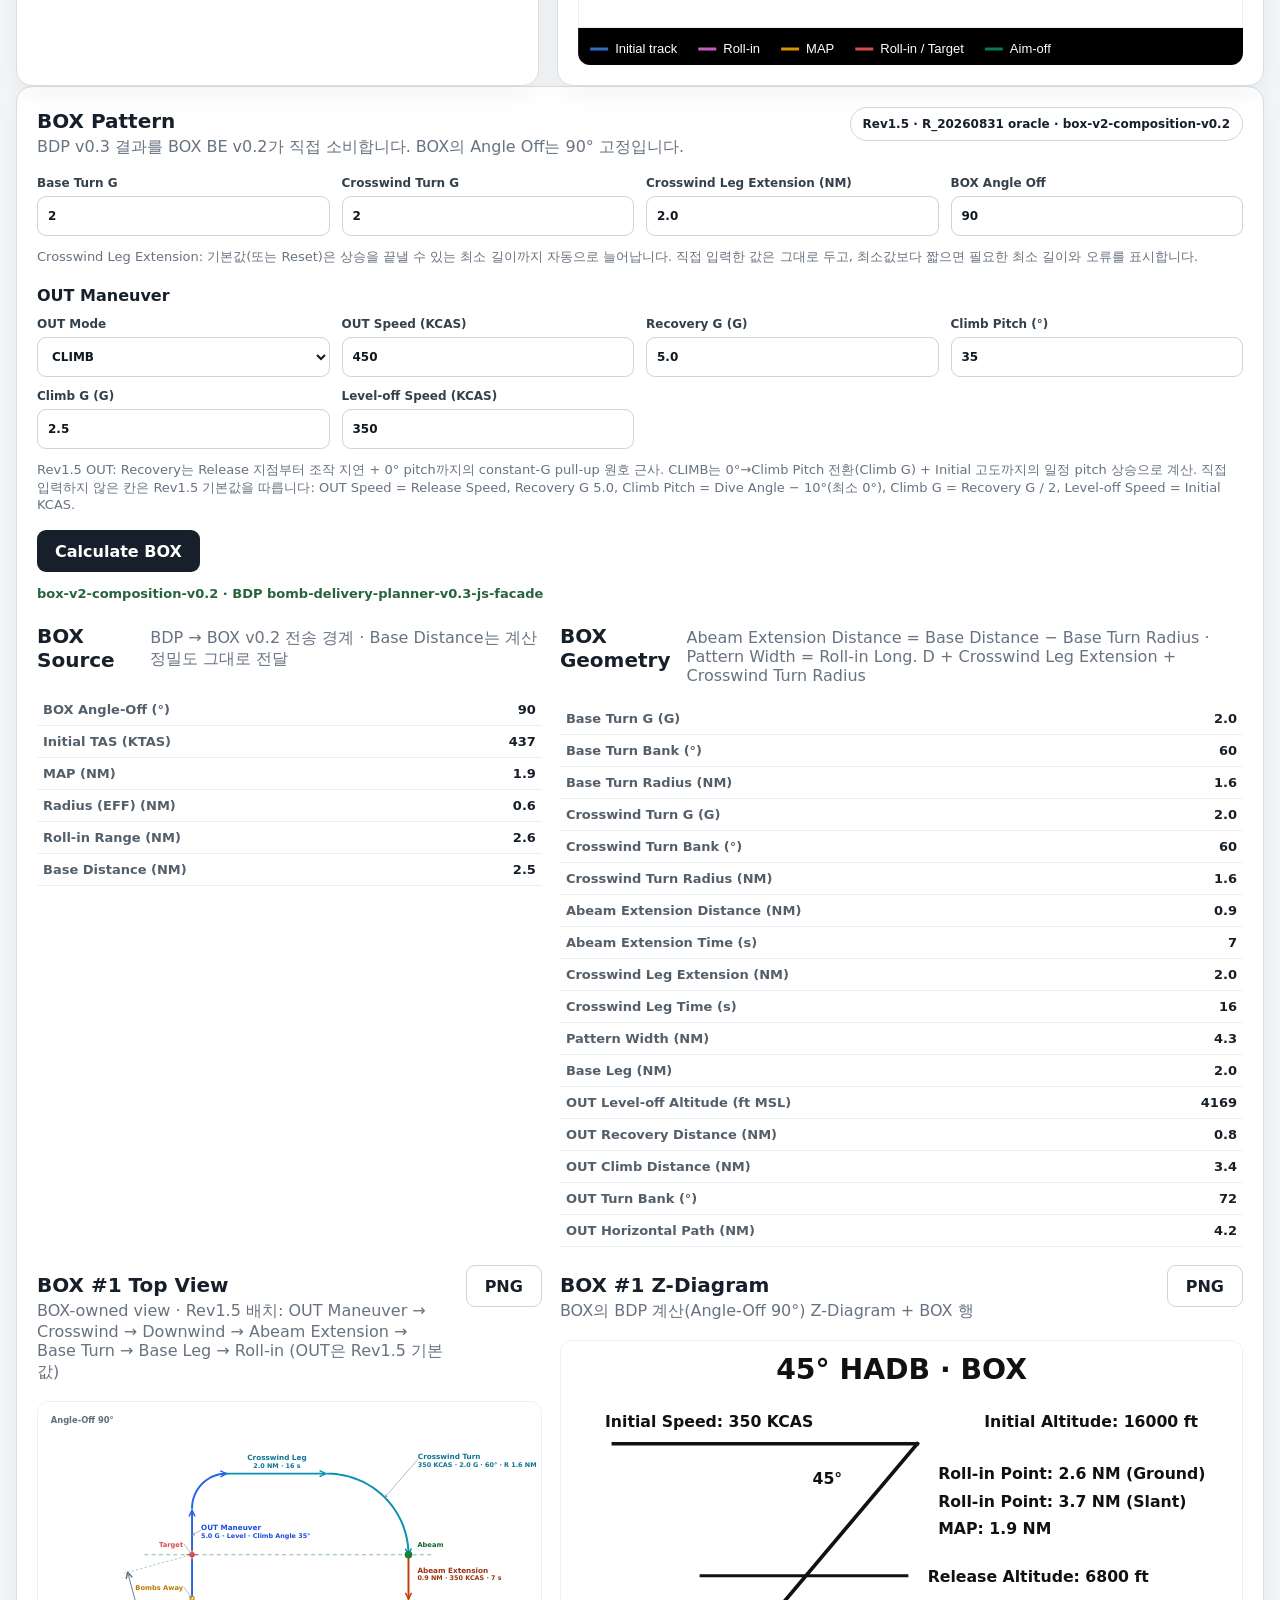
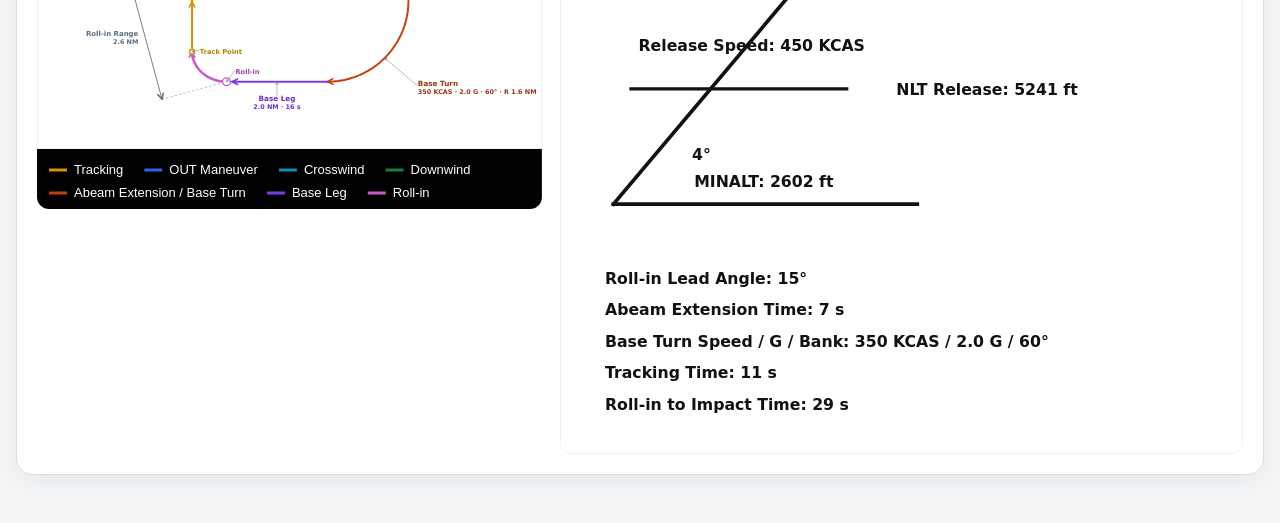
==== commit 2664be4b: "Deploy box preview from 35b3a92" ====
--- a/apps/bombing-calculator-v2/index.html
+++ b/apps/bombing-calculator-v2/index.html
@@ -167,12 +167,45 @@
         </label>
 
         <label>Crosswind Leg Extension (NM)
-          <input name="crossLegExtensionNm" type="number" value="2" min="0" step="0.1">
+          <input name="crossLegExtensionNm" type="number" value="2" min="0" step="0.1" data-default-linked>
         </label>
 
         <label>BOX Angle Off
           <input value="90" type="number" disabled aria-label="BOX fixed Angle Off 90 degrees">
         </label>
+
+        <p class="form-note">Crosswind Leg Extension: 기본값(또는 Reset)은 상승을 끝낼 수 있는 최소 길이까지 자동으로 늘어납니다. 직접 입력한 값은 그대로 두고, 최소값보다 짧으면 필요한 최소 길이와 오류를 표시합니다.</p>
+
+        <p class="form-group-title">OUT Maneuver</p>
+
+        <label>OUT Mode
+          <select name="outMode">
+            <option value="CLIMB" selected>CLIMB</option>
+            <option value="LEVEL">LEVEL</option>
+          </select>
+        </label>
+
+        <label>OUT Speed (KCAS)
+          <input name="outSpeedKcas" type="number" step="1" data-default-linked>
+        </label>
+
+        <label>Recovery G (G)
+          <input name="outRecoveryG" type="number" step="0.1" min="1.1" data-default-linked>
+        </label>
+
+        <label>Climb Pitch (°)
+          <input name="outClimbPitchDeg" type="number" step="1" min="0" data-default-linked>
+        </label>
+
+        <label>Climb G (G)
+          <input name="outClimbG" type="number" step="0.1" min="1.1" data-default-linked>
+        </label>
+
+        <label>Level-off Speed (KCAS)
+          <input name="outLevelOffSpeedKcas" type="number" step="1" min="1" data-default-linked>
+        </label>
+
+        <p class="form-note">Rev1.5 OUT: Recovery는 Release 지점부터 조작 지연 + 0° pitch까지의 constant-G pull-up 원호 근사. CLIMB는 0°→Climb Pitch 전환(Climb G) + Initial 고도까지의 일정 pitch 상승으로 계산. 직접 입력하지 않은 칸은 Rev1.5 기본값을 따릅니다: OUT Speed = Release Speed, Recovery G 5.0, Climb Pitch = Dive Angle − 10°(최소 0°), Climb G = Recovery G / 2, Level-off Speed = Initial KCAS.</p>
 
         <div class="form-actions">
           <button type="submit">Calculate BOX</button>
--- a/apps/bombing-calculator-v2/styles.css
+++ b/apps/bombing-calculator-v2/styles.css
@@ -181,6 +181,19 @@
   text-align: right;
   font-variant-numeric: tabular-nums;
   font-weight: 800;
+}
+
+.form-group-title {
+  grid-column: 1 / -1;
+  margin: 8px 0 0;
+  font-weight: 800;
+}
+
+.form-note {
+  grid-column: 1 / -1;
+  margin: 0;
+  color: #677381;
+  font-size: 13px;
 }
 
 /* Diagram containers only: every stroke, fill and label inside a view is set by the BE-owned view
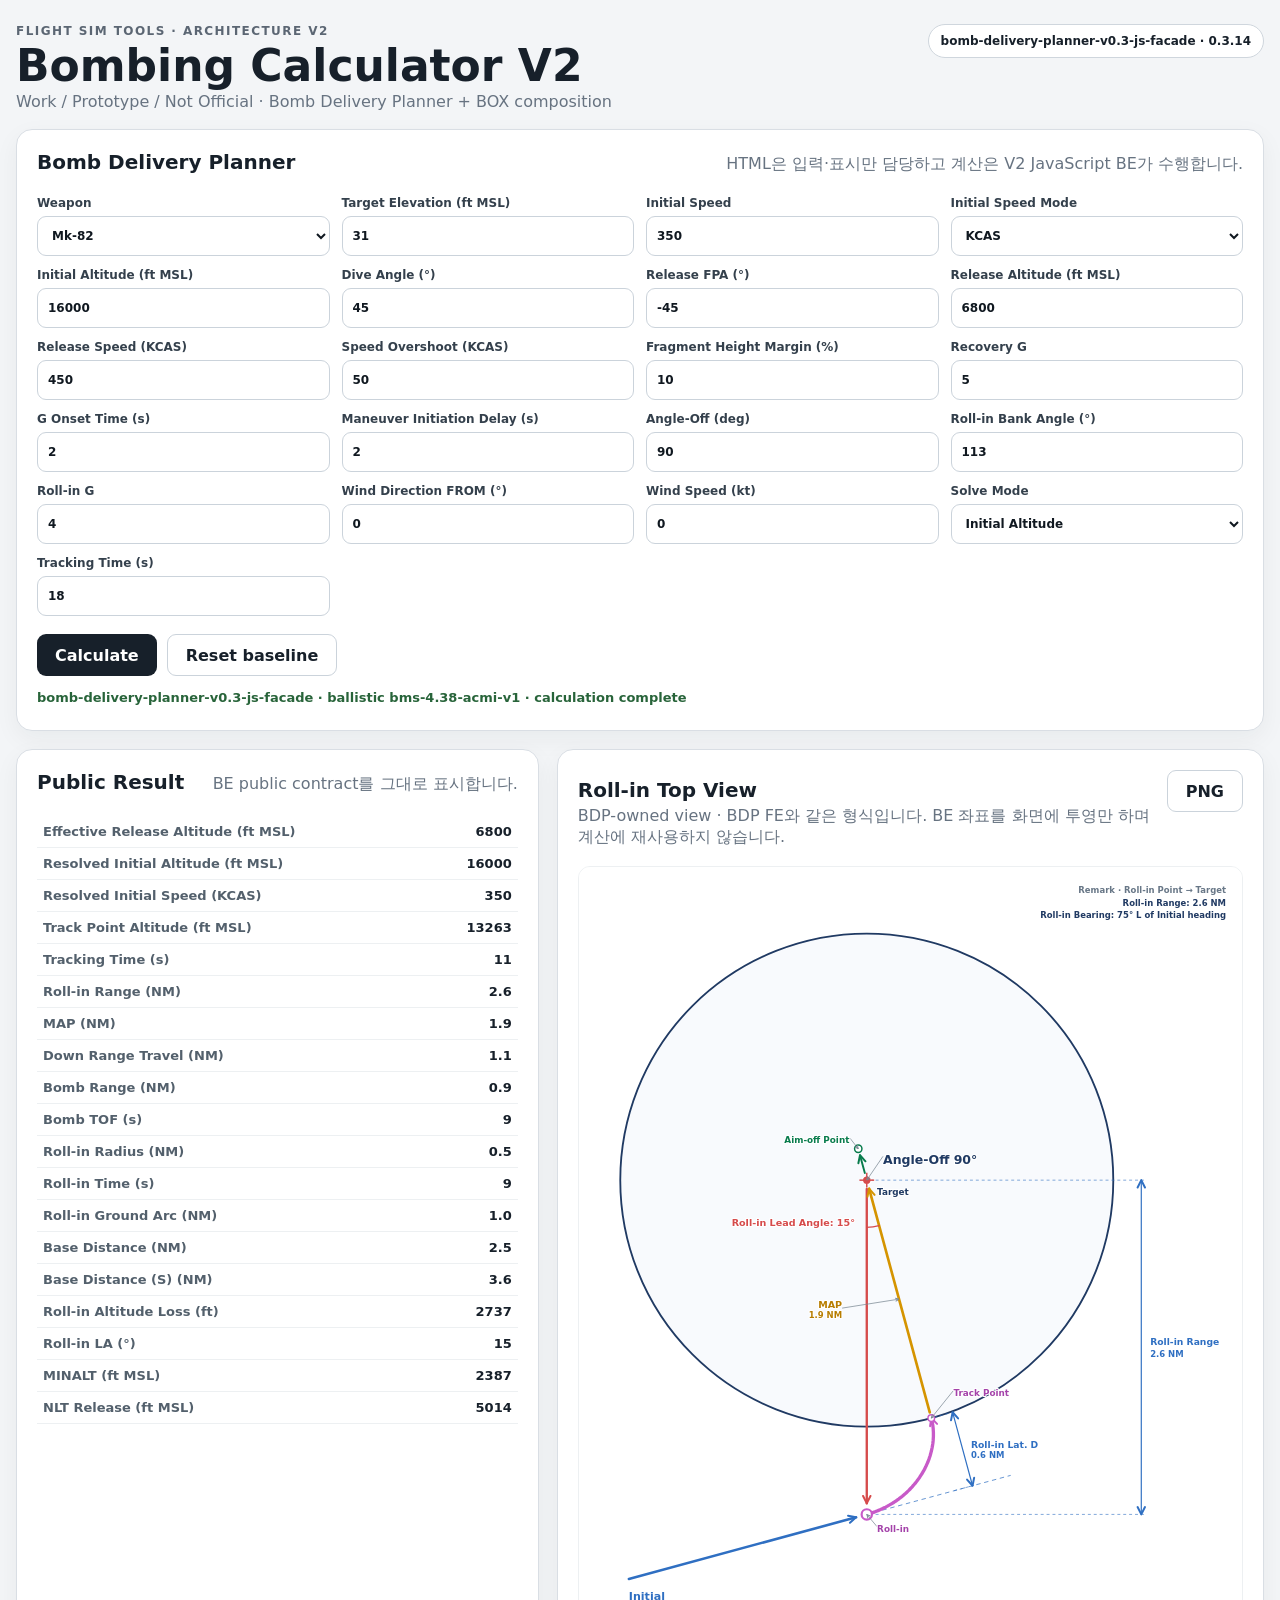
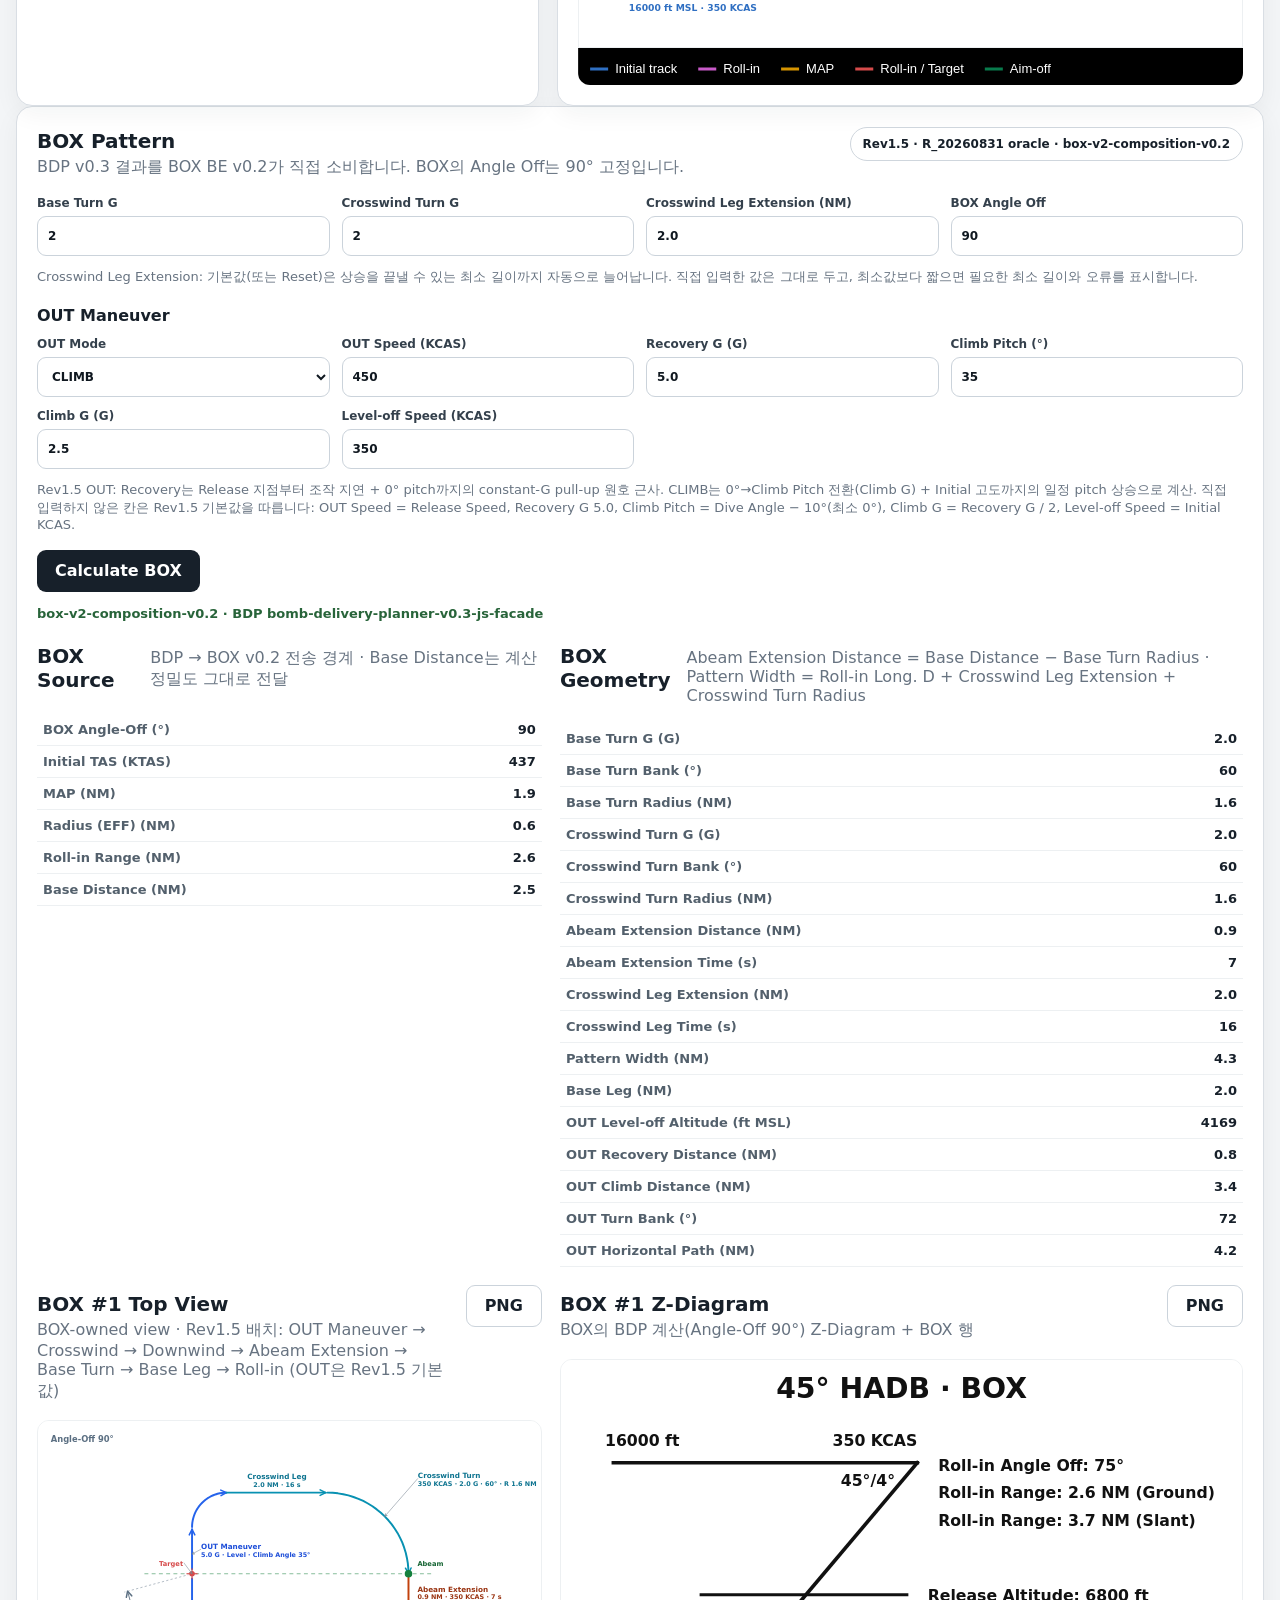
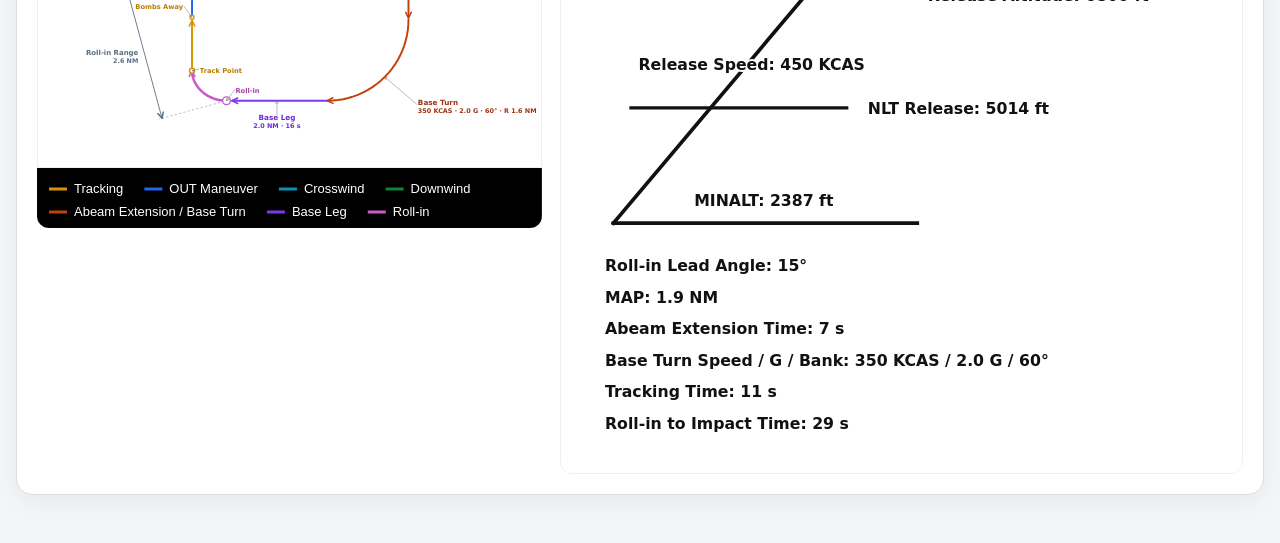
==== commit decc00db: "Deploy box preview from fd51b1b" ====
--- a/apps/bombing-calculator-v2/index.html
+++ b/apps/bombing-calculator-v2/index.html
@@ -71,7 +71,7 @@
           <input name="speedOvershootKcas" type="number" value="50" step="1">
         </label>
 
-        <label>Fragment Height Margin (%)<input name="fragmentHeightMarginPercent" type="number" value="20" min="0" step="1"></label>
+        <label>Fragment Height Margin (%)<input name="fragmentHeightMarginPercent" type="number" value="10" min="0" step="1"></label>
         <label>Recovery G
           <input name="recoveryG" type="number" value="5" min="1.01" max="9" step="0.1">
         </label>
